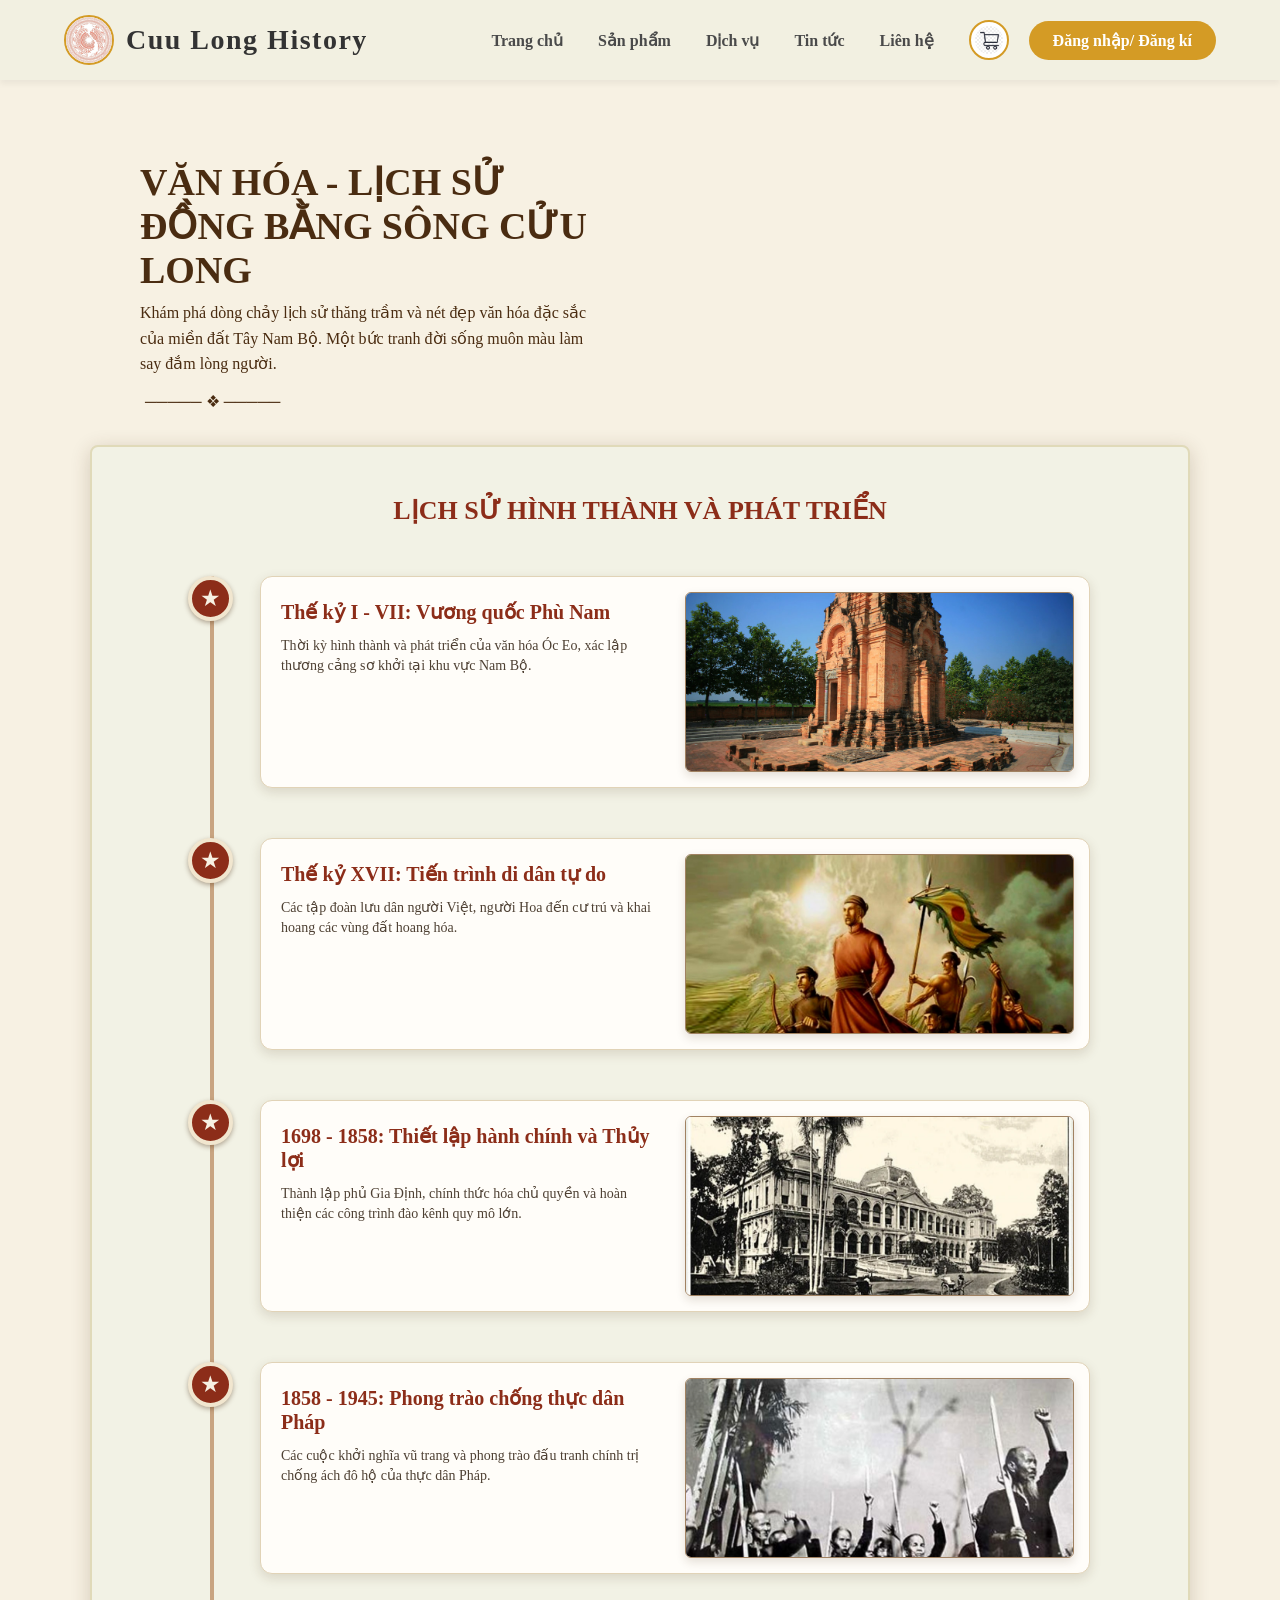
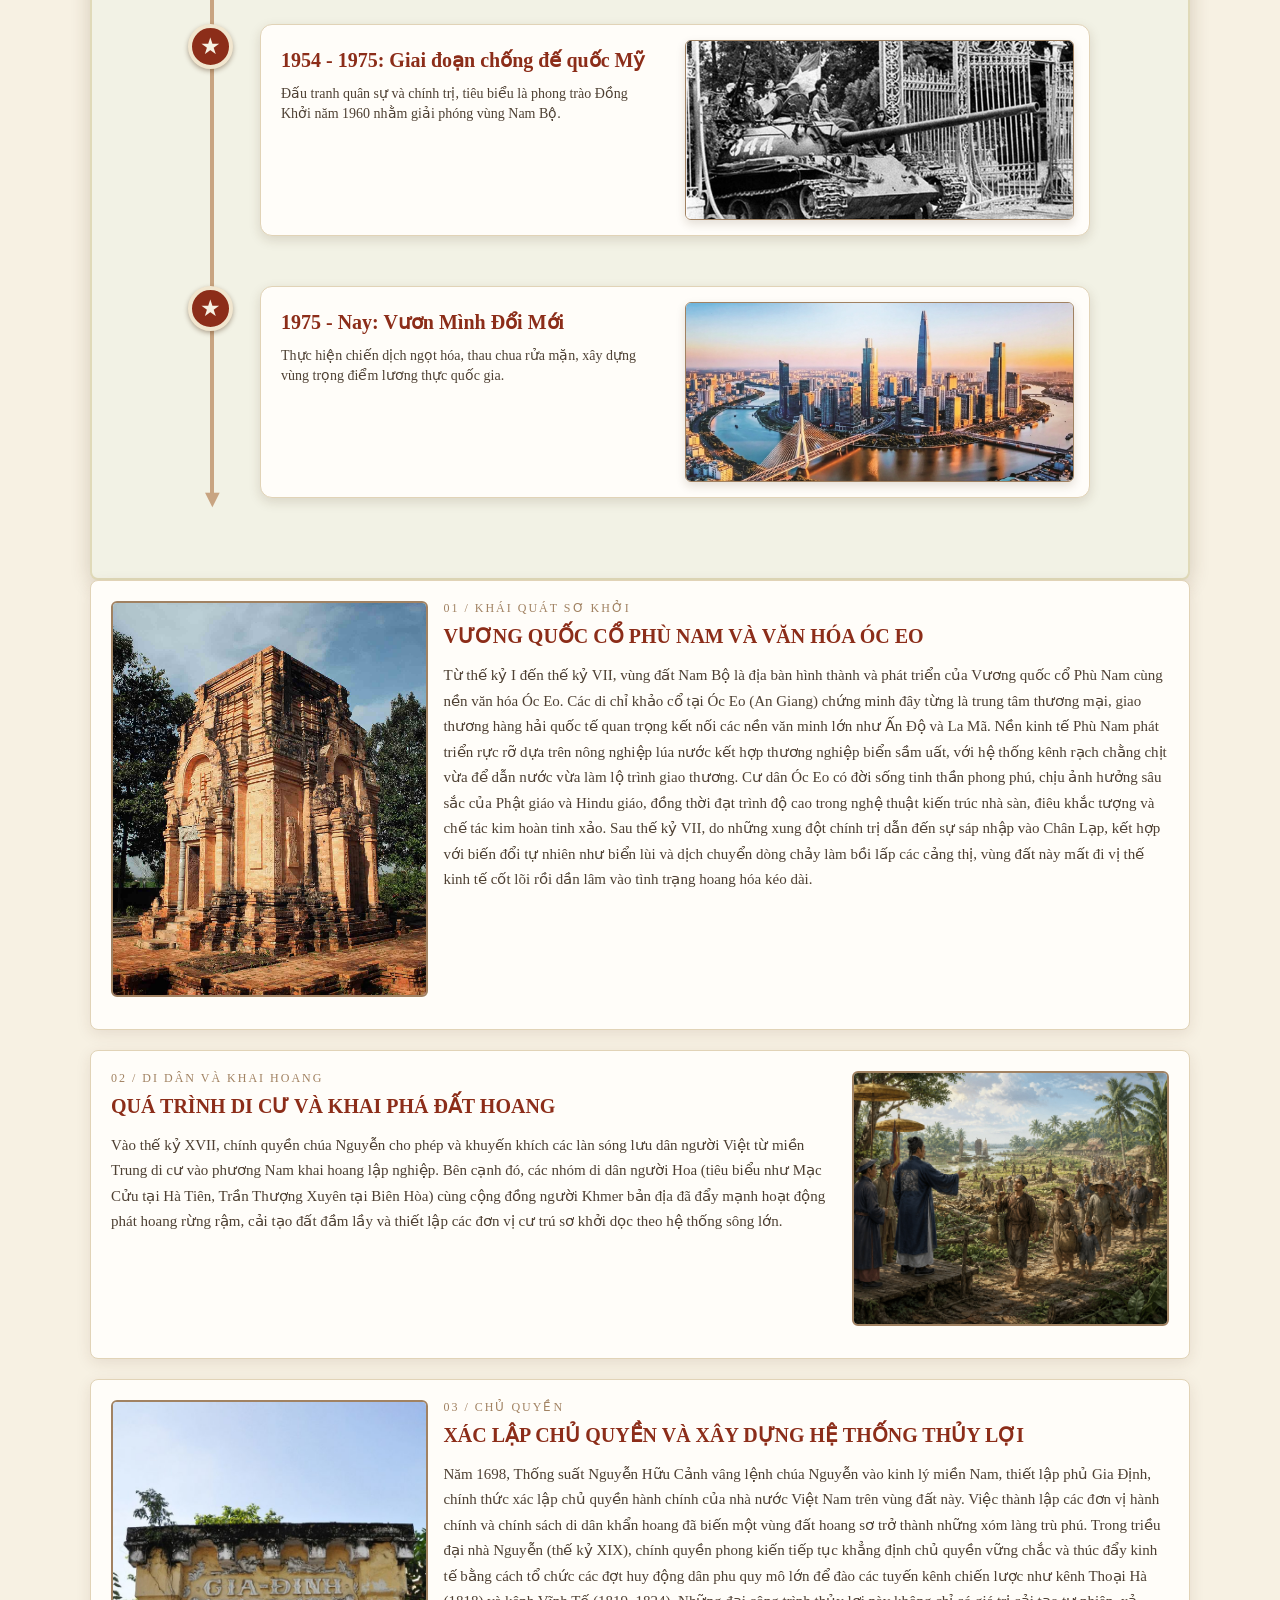
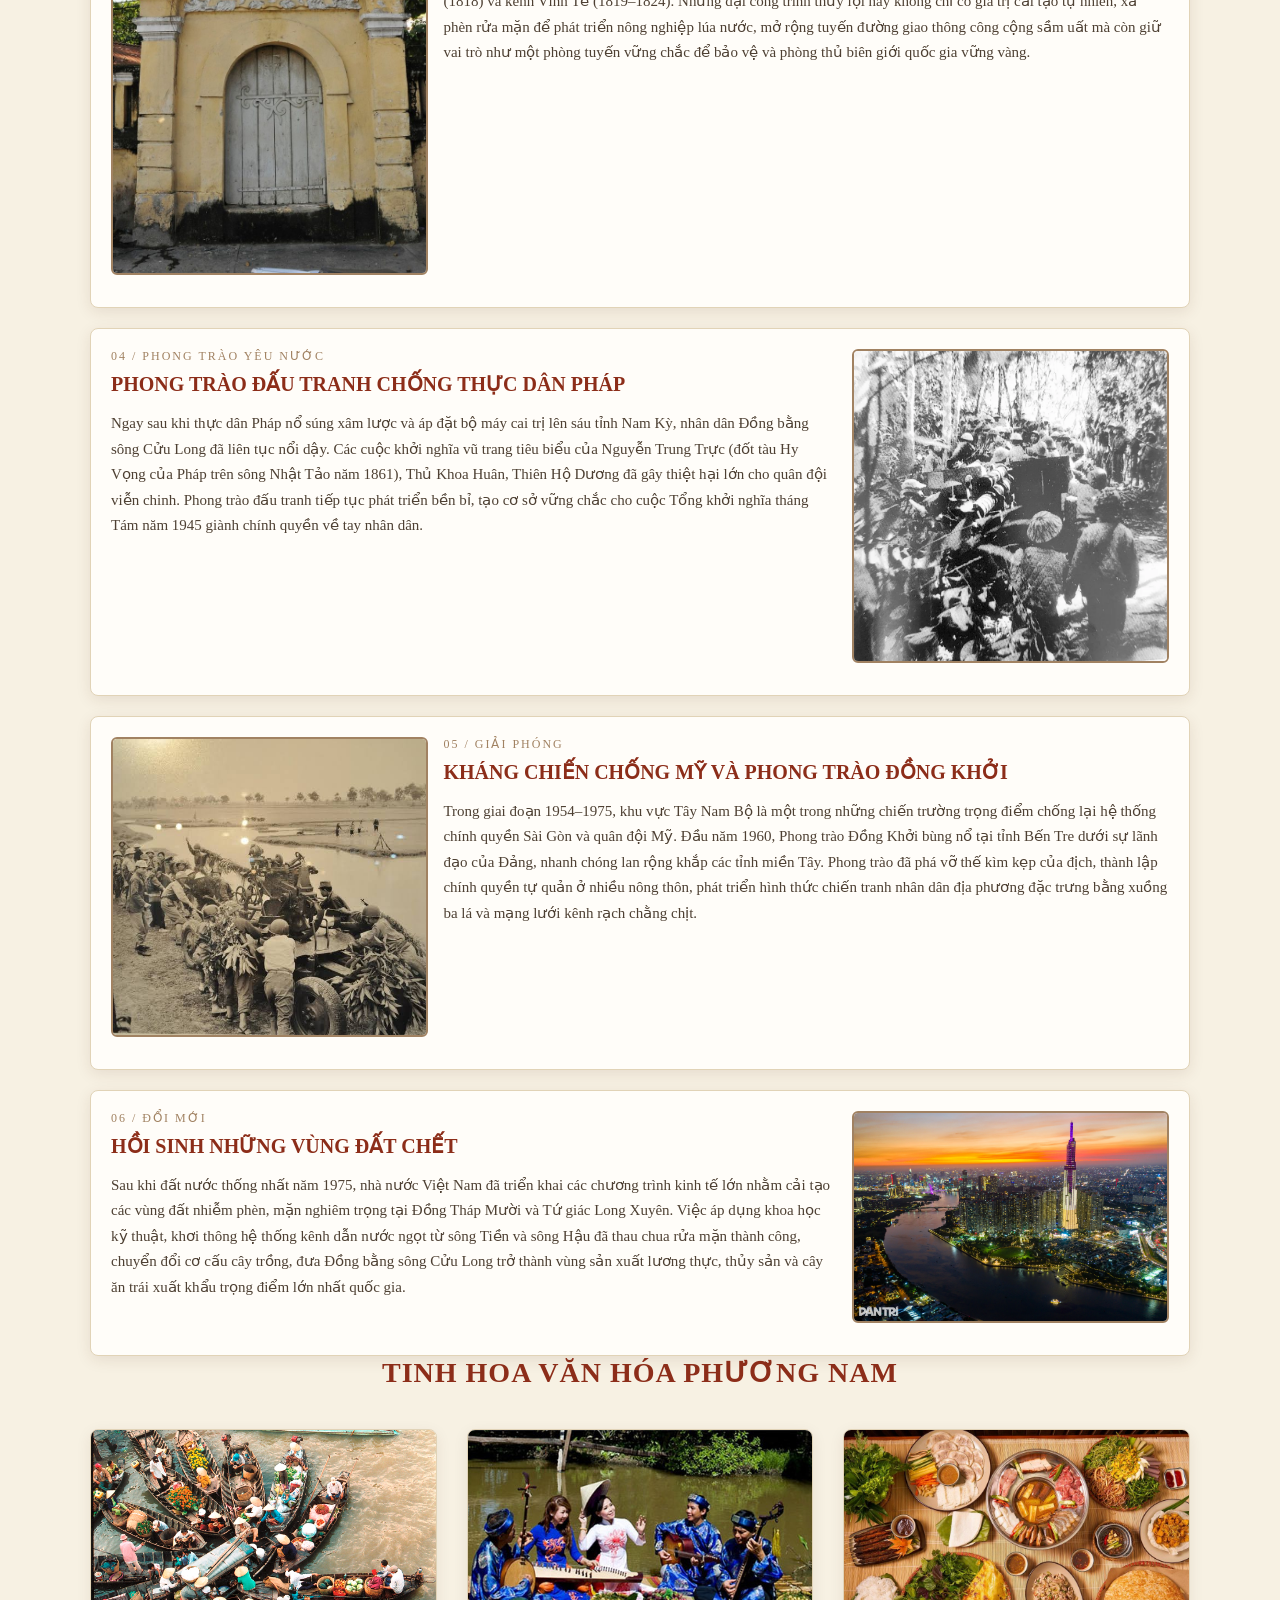
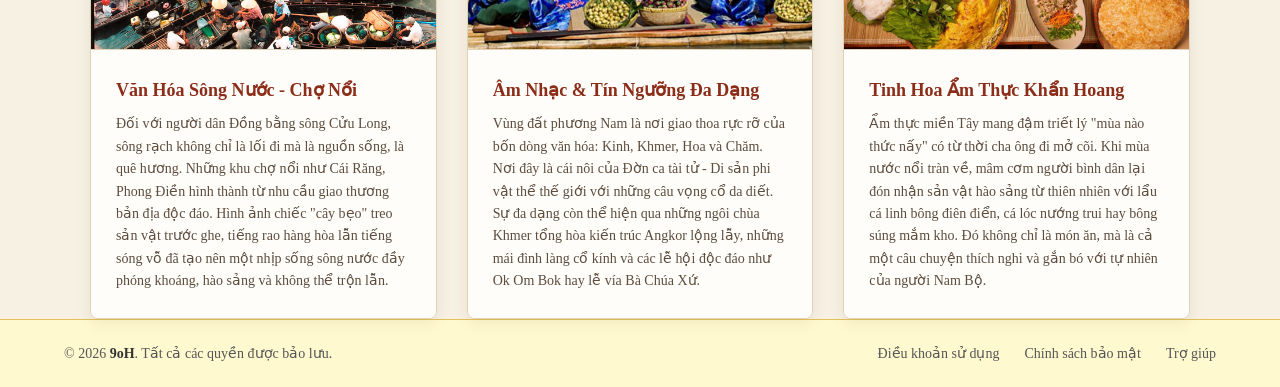
==== binhindex.html @ ba11451c "Add files via upload" ====
<!DOCTYPE html>
<html lang="vi">
<head>
    <meta charset="UTF-8">
    <meta name="viewport" content="width=device-width, initial-scale=1.0">
    <title>Văn Hóa Lịch Sử ĐBSCL</title>
    <link rel="stylesheet" href="lochome.css">
    <link rel="stylesheet" href="binhcss.css">
    <link href="https://fonts.googleapis.com/css2?family=Playfair+Display:wght@700&display=swap" rel="stylesheet">
</head>
<body>

        <header class="main-header">
        
        <div class="logo-container">
            <img src="./img/logo_9oH.jpg" alt="Logo Trống Đồng" class="logo-img">
            <span class="logo-text">Cuu Long History</span>
        </div>

        <nav class="nav-links">
            <ul>
                <li><a href="index.html">Trang chủ</a></li>
                <li><a href="#">Sản phẩm</a></li>
                <li><a href="#">Dịch vụ</a></li>
                <li><a href="#">Tin tức</a></li>
                <li><a href="#">Liên hệ</a></li>
                <li class="mobile-login"><a href="locdangnhap.html">Đăng nhập / Đăng kí</a></li>
            </ul>
        </nav>

        <div class="action-btn">
        <a href="#" class="cart-icon">
            <img src="./img/GioHang.jpg" alt="Giỏ hàng">
    </a>

            <button class="login-btn" onclick="window.location.href='locdangnhap.html'">Đăng nhập/ Đăng kí</button>
            <button class="menu-toggle-btn" onclick="toggleMenu()">☰</button>
    </div>

    </header>

    <script>
        function toggleMenu() {
            const navLinks = document.querySelector('.nav-links');
            navLinks.classList.toggle('active');
        }
    </script>


    <section class="hero">
        <h1>VĂN HÓA - LỊCH SỬ <br> ĐỒNG BẰNG SÔNG CỬU LONG</h1>
        <p>Khám phá dòng chảy lịch sử thăng trầm và nét đẹp văn hóa đặc sắc của miền đất Tây Nam Bộ. Một bức tranh đời sống muôn màu làm say đắm lòng người.</p>
        <div class="divider">&#9472;&#9472;&#9472;&#9472;&#9472; &#10070; &#9472;&#9472;&#9472;&#9472;&#9472;</div>
    </section>
    <section class="noidung1">
    <h3>LỊCH SỬ HÌNH THÀNH VÀ PHÁT TRIỂN</h3>
    <div class="timeline">
        <!-- Giai đoạn 1 -->
        <div class="item">
            <div class="point"> &#9733; </div>
            <a href="#chitiet-gd1" class="timeline-link">
                <div class="card">
                    <div class="card-body"><h3>Thế kỷ I - VII: Vương quốc Phù Nam</h3>
                    <p>Thời kỳ hình thành và phát triển của văn hóa Óc Eo, xác lập thương cảng sơ khởi tại khu vực Nam Bộ.</p></div>
                    <div class="image-box"><img src="img/Redsvn-Thap-Chot-Mat-02.jpg" alt=""></div>
                </div>
            </a>
        </div>
        <!-- Giai đoạn 2 -->
        <div class="item">
            <div class="point"> &#9733; </div>
            <a href="#chitiet-gd2" class="timeline-link">
                <div class="card">
                    <div class="card-body"><h3>Thế kỷ XVII: Tiến trình di dân tự do</h3>
                    <p>Các tập đoàn lưu dân người Việt, người Hoa đến cư trú và khai hoang các vùng đất hoang hóa.</p></div>
                    <div class="image-box"><img src="img/z5617837152207_e92bd59c52e60bd379b1b213e5768e19.jpg" alt=""></div>
                </div>
            </a>
        </div>
        <!-- Giai đoạn 3 -->
        <div class="item">
            <div class="point"> &#9733; </div>
            <a href="#chitiet-gd3" class="timeline-link">
                <div class="card">
                    <div class="card-body"><h3>1698 - 1858: Thiết lập hành chính và Thủy lợi</h3>
                    <p>Thành lập phủ Gia Định, chính thức hóa chủ quyền và hoàn thiện các công trình đào kênh quy mô lớn.</p></div>
                    <div class="image-box"><img src="img/Dau_an_kien_truc_Phap_5.webp" alt=""></div>
                </div>
            </a>
        </div>
        <!-- Giai đoạn 4 -->
        <div class="item">
            <div class="point"> &#9733; </div>
            <a href="#chitiet-gd4" class="timeline-link">
                <div class="card">
                    <div class="card-body"><h3>1858 - 1945: Phong trào chống thực dân Pháp</h3>
                    <p>Các cuộc khởi nghĩa vũ trang và phong trào đấu tranh chính trị chống ách đô hộ của thực dân Pháp.</p></div>
                    <div class="image-box"><img src="img/nam-bo-khang-chien.jpg" alt=""></div>
                </div>
            </a>
        </div>
        <!-- Giai đoạn 5 -->
        <div class="item">
            <div class="point"> &#9733; </div>
            <a href="#chitiet-gd5" class="timeline-link">
                <div class="card">
                    <div class="card-body"><h3>1954 - 1975: Giai đoạn chống đế quốc Mỹ</h3>
                    <p>Đấu tranh quân sự và chính trị, tiêu biểu là phong trào Đồng Khởi năm 1960 nhằm giải phóng vùng Nam Bộ.</p></div>
                    <div class="image-box"><img src="img/1-cfe2c.webp" alt=""></div>
                </div>
            </a>
        </div>
        <!-- Giai đoạn 6 -->
        <div class="item">
            <div class="point"> &#9733; </div>
            <a href="#chitiet-gd6" class="timeline-link">
                <div class="card">
                    <div class="card-body"><h3>1975 - Nay: Vươn Mình Đổi Mới</h3>
                    <p>Thực hiện chiến dịch ngọt hóa, thau chua rửa mặn, xây dựng vùng trọng điểm lương thực quốc gia.</p></div>
                    <div class="image-box"><img src="img/image00320260501104524 copy.jpg" alt=""></div>
                </div>
            </a>
        </div>
    </div>
    </section>
    <section class="detail-section">
    <div id="chitiet-gd1" class="detail-row">
        <div class="detail-img">
            <img src="img/phunam2.jpg" alt="Giai đoạn 1">
        </div>
        <div class="detail-text">
            <span>01 / KHÁI QUÁT SƠ KHỞI</span>
            <h2>VƯƠNG QUỐC CỔ PHÙ NAM VÀ VĂN HÓA ÓC EO</h2>
            <p>Từ thế kỷ I đến thế kỷ VII, vùng đất Nam Bộ là địa bàn hình thành và phát triển của Vương quốc cổ Phù Nam cùng nền văn hóa Óc Eo. Các di chỉ khảo cổ tại Óc Eo (An Giang) chứng minh đây từng là trung tâm thương mại, giao thương hàng hải quốc tế quan trọng kết nối các nền văn minh lớn như Ấn Độ và La Mã. Nền kinh tế Phù Nam phát triển rực rỡ dựa trên nông nghiệp lúa nước kết hợp thương nghiệp biển sầm uất, với hệ thống kênh rạch chằng chịt vừa để dẫn nước vừa làm lộ trình giao thương. Cư dân Óc Eo có đời sống tinh thần phong phú, chịu ảnh hưởng sâu sắc của Phật giáo và Hindu giáo, đồng thời đạt trình độ cao trong nghệ thuật kiến trúc nhà sàn, điêu khắc tượng và chế tác kim hoàn tinh xảo. Sau thế kỷ VII, do những xung đột chính trị dẫn đến sự sáp nhập vào Chân Lạp, kết hợp với biến đổi tự nhiên như biển lùi và dịch chuyển dòng chảy làm bồi lấp các cảng thị, vùng đất này mất đi vị thế kinh tế cốt lõi rồi dần lâm vào tình trạng hoang hóa kéo dài.</p>
        </div>
    </div>

    <div id="chitiet-gd2" class="detail-row reverse">
        <div class="detail-img">
            <img src="img/dicu2.png" alt="Giai đoạn 2">
        </div>
        <div class="detail-text">
            <span>02 / DI DÂN VÀ KHAI HOANG</span>
            <h2>QUÁ TRÌNH DI CƯ VÀ KHAI PHÁ ĐẤT HOANG</h2>
            <p>Vào thế kỷ XVII, chính quyền chúa Nguyễn cho phép và khuyến khích các làn sóng lưu dân người Việt từ miền Trung di cư vào phương Nam khai hoang lập nghiệp. Bên cạnh đó, các nhóm di dân người Hoa (tiêu biểu như Mạc Cửu tại Hà Tiên, Trần Thượng Xuyên tại Biên Hòa) cùng cộng đồng người Khmer bản địa đã đẩy mạnh hoạt động phát hoang rừng rậm, cải tạo đất đầm lầy và thiết lập các đơn vị cư trú sơ khởi dọc theo hệ thống sông lớn.</p>
        </div>
    </div>
    <div id="chitiet-gd3" class="detail-row">
        <div class="detail-img">
            <img src="img/giadinh2.jpg" alt="Giai đoạn 2">
        </div>
        <div class="detail-text">
            <span>03 / CHỦ QUYỀN</span>
            <h2>XÁC LẬP CHỦ QUYỀN VÀ XÂY DỰNG HỆ THỐNG THỦY LỢI</h2>
            <p>Năm 1698, Thống suất Nguyễn Hữu Cảnh vâng lệnh chúa Nguyễn vào kinh lý miền Nam, thiết lập phủ Gia Định, chính thức xác lập chủ quyền hành chính của nhà nước Việt Nam trên vùng đất này. Việc thành lập các đơn vị hành chính và chính sách di dân khẩn hoang đã biến một vùng đất hoang sơ trở thành những xóm làng trù phú. Trong triều đại nhà Nguyễn (thế kỷ XIX), chính quyền phong kiến tiếp tục khẳng định chủ quyền vững chắc và thúc đẩy kinh tế bằng cách tổ chức các đợt huy động dân phu quy mô lớn để đào các tuyến kênh chiến lược như kênh Thoại Hà (1818) và kênh Vĩnh Tế (1819–1824). Những đại công trình thủy lợi này không chỉ có giá trị cải tạo tự nhiên, xả phèn rửa mặn để phát triển nông nghiệp lúa nước, mở rộng tuyến đường giao thông công cộng sầm uất mà còn giữ vai trò như một phòng tuyến vững chắc để bảo vệ và phòng thủ biên giới quốc gia vững vàng.</p>
        </div>
    </div>
    <div id="chitiet-gd4" class="detail-row reverse">
        <div class="detail-img">
            <img src="img/chongphap2.webp" alt="Giai đoạn 2">
        </div>
        <div class="detail-text">
            <span>04 / PHONG TRÀO YÊU NƯỚC</span>
            <h2>PHONG TRÀO ĐẤU TRANH CHỐNG THỰC DÂN PHÁP</h2>
            <p>Ngay sau khi thực dân Pháp nổ súng xâm lược và áp đặt bộ máy cai trị lên sáu tỉnh Nam Kỳ, nhân dân Đồng bằng sông Cửu Long đã liên tục nổi dậy. Các cuộc khởi nghĩa vũ trang tiêu biểu của Nguyễn Trung Trực (đốt tàu Hy Vọng của Pháp trên sông Nhật Tảo năm 1861), Thủ Khoa Huân, Thiên Hộ Dương đã gây thiệt hại lớn cho quân đội viễn chinh. Phong trào đấu tranh tiếp tục phát triển bền bỉ, tạo cơ sở vững chắc cho cuộc Tổng khởi nghĩa tháng Tám năm 1945 giành chính quyền về tay nhân dân.</p>
        </div>
    </div>
    <div id="chitiet-gd5" class="detail-row">
        <div class="detail-img">
            <img src="img/images (1).jpg" alt="Giai đoạn 2">
        </div>
        <div class="detail-text">
            <span>05 / GIẢI PHÓNG</span>
            <h2>KHÁNG CHIẾN CHỐNG MỸ VÀ PHONG TRÀO ĐỒNG KHỞI</h2>
            <p>Trong giai đoạn 1954–1975, khu vực Tây Nam Bộ là một trong những chiến trường trọng điểm chống lại hệ thống chính quyền Sài Gòn và quân đội Mỹ. Đầu năm 1960, Phong trào Đồng Khởi bùng nổ tại tỉnh Bến Tre dưới sự lãnh đạo của Đảng, nhanh chóng lan rộng khắp các tỉnh miền Tây. Phong trào đã phá vỡ thế kìm kẹp của địch, thành lập chính quyền tự quản ở nhiều nông thôn, phát triển hình thức chiến tranh nhân dân địa phương đặc trưng bằng xuồng ba lá và mạng lưới kênh rạch chằng chịt.</p>
        </div>
    </div>
    <div id="chitiet-gd6" class="detail-row reverse">
        <div class="detail-img">
            <img src="img/tphcm-50namnamanhdji0688-5-1745512375111.webp" alt="Giai đoạn 2">
        </div>
        <div class="detail-text">
            <span>06 / ĐỔI MỚI</span>
            <h2>HỒI SINH NHỮNG VÙNG ĐẤT CHẾT</h2>
            <p>Sau khi đất nước thống nhất năm 1975, nhà nước Việt Nam đã triển khai các chương trình kinh tế lớn nhằm cải tạo các vùng đất nhiễm phèn, mặn nghiêm trọng tại Đồng Tháp Mười và Tứ giác Long Xuyên. Việc áp dụng khoa học kỹ thuật, khơi thông hệ thống kênh dẫn nước ngọt từ sông Tiền và sông Hậu đã thau chua rửa mặn thành công, chuyển đổi cơ cấu cây trồng, đưa Đồng bằng sông Cửu Long trở thành vùng sản xuất lương thực, thủy sản và cây ăn trái xuất khẩu trọng điểm lớn nhất quốc gia.</p>
        </div>
    </div>

</section>
<section class="culture-section">
    <h2>TINH HOA VĂN HÓA PHƯƠNG NAM</h2>
    
    <div class="culture-grid">
        
        <div class="culture-card">
            <img src="img/chonoi.png" alt="Văn hóa sông nước miền Tây">
            <div class="culture-card-body">
                <h3>Văn Hóa Sông Nước - Chợ Nổi</h3>
                <p>Đối với người dân Đồng bằng sông Cửu Long, sông rạch không chỉ là lối đi mà là nguồn sống, là quê hương. Những khu chợ nổi như Cái Răng, Phong Điền hình thành từ nhu cầu giao thương bản địa độc đáo. Hình ảnh chiếc "cây bẹo" treo sản vật trước ghe, tiếng rao hàng hòa lẫn tiếng sóng vỗ đã tạo nên một nhịp sống sông nước đầy phóng khoáng, hào sảng và không thể trộn lẫn.</p>
            </div>
        </div>

        <div class="culture-card">
            <img src="img/doncataitu.jpg" alt="Đờn ca tài tử và kiến trúc tâm linh">
            <div class="culture-card-body">
                <h3>Âm Nhạc & Tín Ngưỡng Đa Dạng</h3>
                <p>Vùng đất phương Nam là nơi giao thoa rực rỡ của bốn dòng văn hóa: Kinh, Khmer, Hoa và Chăm. Nơi đây là cái nôi của Đờn ca tài tử - Di sản phi vật thể thế giới với những câu vọng cổ da diết. Sự đa dạng còn thể hiện qua những ngôi chùa Khmer tổng hòa kiến trúc Angkor lộng lẫy, những mái đình làng cổ kính và các lễ hội độc đáo như Ok Om Bok hay lễ vía Bà Chúa Xứ.</p>
            </div>
        </div>

        <div class="culture-card">
            <img src="img/amthuc.jpg" alt="Ẩm thực mùa nước nổi">
            <div class="culture-card-body">
                <h3>Tinh Hoa Ẩm Thực Khẩn Hoang</h3>
                <p>Ẩm thực miền Tây mang đậm triết lý "mùa nào thức nấy" có từ thời cha ông đi mở cõi. Khi mùa nước nổi tràn về, mâm cơm người bình dân lại đón nhận sản vật hào sảng từ thiên nhiên với lẩu cá linh bông điên điển, cá lóc nướng trui hay bông súng mắm kho. Đó không chỉ là món ăn, mà là cả một câu chuyện thích nghi và gắn bó với tự nhiên của người Nam Bộ.</p>
            </div>
        </div>

    </div>
</section>
<footer class="main-footer">
    <div class="footer-container">
        
        <div class="footer-left">
            <p>&copy; 2026 <span class="footer-brand">9oH</span>. Tất cả các quyền được bảo lưu.</p>
        </div>

        <div class="footer-right">
            <a href="#">Điều khoản sử dụng</a>
            <a href="#">Chính sách bảo mật</a>
            <a href="#">Trợ giúp</a>
        </div>

    </div>
</footer>

<script src="binhjs.js"></script>
</body>
</html>
---- lochome.css ----
/* --- Biến màu dùng chung --- */
:root {
    --gold: #D49B25;
    --dark-gold: #B5841D;
    --light-yellow: #FFF9D0;
    --dark-gray: #333333;
    --gray: #4A4A4A;
    --light-gray: #666666;
}

/* Reset mặc định */
* {
    margin: 0;
    padding: 0;
    box-sizing: border-box;
    font-family: 'Times New Roman', Times, serif ,sans-serif;
}

body {
    background-color: #fcfcfc;
}

/* --- Header --- */
.main-header {
    background-color: #f2f0e1;
    display: flex;
    justify-content: flex-start;
    align-items: center;
    padding: 15px 5%;
    box-shadow: 0 4px 6px rgba(0, 0, 0, 0.05);
    position: sticky;
    top: 0;
    z-index: 1000; /*Cap do hien thi*/
}

.logo-container {
    display: flex;
    align-items: center;
    gap: 12px;  /*khoang cach tp con*/
    cursor: pointer;
}

.logo-img {
    width: 50px;
    height: 50px;
    border-radius: 50%;
    object-fit: cover; /*xu li anh*/
    border: 2px solid var(--gold);
}

.logo-text {
    font-size: 28px;
    font-weight: 800;
    color: var(--dark-gray);
    letter-spacing: 1.5px;
}

.nav-links {
    margin-left: auto;
    margin-right: 35px;
}

.nav-links ul {
    display: flex;
    list-style-type: none; /*xoa dinh dang ds*/
    gap: 35px;
}
.nav-links a {
    text-decoration: none;
    color: var(--gray);
    font-size: 16px;
    font-weight: 600;
    transition: color 0.3s ease;
}

.nav-links a:hover { color: var(--gold); }


/* Giỏ hàng */
.cart-icon {
    display: flex;
    align-items: center;
    justify-content: center;
    margin-right: 20px;
    transition: transform 0.3s ease;
    text-decoration: none;
    width: 40px; 
    height: 40px;
    border: 2px solid var(--gold);
    border-radius: 50%;
    background-color: #fff;
}
.cart-icon img {
    width: 28px;
    height: 28px;
    object-fit: cover;
    border-radius: 50%;
}
.cart-icon:hover { transform: scale(1.15); }

/* Nút đăng nhập */
.login-btn {
    background-color: var(--gold);
    color: #fff;
    border: none;
    padding: 10px 24px;
    font-size: 16px;
    font-weight: bold;
    border-radius: 30px;
    cursor: pointer;
    transition: all 0.3s ease;
}

.login-btn:hover {
    background-color: var(--dark-gold);
    transform: translateY(-2px);
    box-shadow: 0 4px 8px rgba(212, 155, 37, 0.4);
}

/* Nút menu toggle */
.menu-toggle-btn {
    display: none;
    background: none;
    border: none;
    font-size: 30px;
    color: var(--gray);
    cursor: pointer;
    margin-left: 15px;
}

.mobile-login {
    display: none;
}

.action-btn { display: flex; align-items: center; }

/* --- Banner --- */
.hero-banner {
    min-height: 85vh; 
    background: linear-gradient(rgba(255,255,255,0.3), rgba(255,255,255,0.3)), 
                url('./img/banner3.jpg') no-repeat center center;
    border-bottom: 3px solid var(--light-yellow); 
    background-size: cover;
    display: flex;
    justify-content: center;
    align-items: center;
    text-align: center;
    padding: 40px 20px;
}

.banner-content { max-width: 1000px; }

.slogan-title {
    font-size: 80px;
    font-weight: 1000; /* do day chu*/
    color: var(--dark-gray);
    margin-bottom: 20px;
    line-height: 1.3; /* khoang cach dong*/
    letter-spacing: 0.5px; /* khoang cach chu*/
    font-family: serif;
}
.slogan-sub {
    font-size: 28px;
    color: var(--light-gray);
    margin-bottom: 35px;
    line-height: 1.6;
}
.cta-btn {
    display: inline-block;
    text-decoration: none;
    background-color: var(--gold);
    color: #fff;
    padding: 14px 35px;
    font-size: 16px;
    font-weight: bold;
    border-radius: 30px;
    transition: all 0.3s ease;
    box-shadow: 0 4px 15px rgba(212, 155, 37, 0.2);
}
.cta-btn:hover {
    background-color: var(--dark-gold);
    transform: translateY(-3px);
    box-shadow: 0 6px 20px rgba(212, 155, 37, 0.4);
}

/* --- About Section --- */
.about-section { padding: 80px 5%; background-color: #fff; }
.about-container {
    max-width: 1200px;
    margin: 0 auto;
    display: flex;
    align-items: center;
    gap: 50px;
}
.about-image-box { flex: 1; display: flex; justify-content: center; }
.about-img {
    width: 100%;
    max-width: 480px;
    aspect-ratio: 1/1; /* ti le khung anh */
    object-fit: cover; /* ti le anh*/
    border-radius: 24px;
    box-shadow: 0 10px 30px rgba(0,0,0,0.08);
}
.about-content-box { flex: 1; }
.about-badge {
    display: inline-block;
    color: var(--gold);
    font-size: 14px;
    font-weight: 700;
    text-transform: uppercase;
    letter-spacing: 2px;
    margin-bottom: 12px;
}
.about-title {
    font-size: 36px;
    color: #222;
    font-weight: 800;
    margin-bottom: 20px;
    line-height: 1.3;
}
.about-description {
    font-size: 16px;
    color: var(--light-gray);
    line-height: 1.7;
    margin-bottom: 30px;
}
.about-features-list {
    list-style: none;
    display: flex;
    flex-direction: column;
    gap: 16px;
}
.about-features-list li {
    display: flex;
    align-items: flex-start;
    gap: 12px;
}
.feature-icon {
    background-color: var(--light-yellow);
    color: var(--gold);
    font-weight: bold;
    font-size: 14px;
    width: 24px;
    height: 24px;
    border-radius: 50%;
    display: flex;
    align-items: center;
    justify-content: center;
    flex-shrink: 0; /* co dinh anh */
}
.feature-text {
    font-size: 16px;
    color: var(--gray);
    font-weight: 500;
    line-height: 1.5;
}

/* --- Timeline --- */
.timeline-section { padding: 80px 5%; background-color: #FFFDF0; }
.timeline-container { max-width: 1200px; margin: 0 auto; }
.timeline-header { text-align: center; margin-bottom: 60px; }
.timeline-badge {
    display: inline-block;
    color: var(--gold);
    font-size: 14px;
    font-weight: 700;
    text-transform: uppercase;
    letter-spacing: 2px;
    margin-bottom: 12px;
}
.timeline-main-title {
    font-size: 36px;
    color: #222;
    font-weight: 800;
    margin-bottom: 15px;
}
.timeline-subtitle { font-size: 16px; color: var(--light-gray); }
.timeline-wrapper {
    position: relative;
    display: flex;
    justify-content: space-between;
    gap: 20px;
    padding-top: 40px;
}
.timeline-line {
    position: absolute;
    top: 57px;
    left: 0;
    width: 100%;
    height: 4px;
    background-color: #E5C05C;
    z-index: 1;
}
.timeline-item {
    flex: 1;
    display: flex;
    flex-direction: column;
    align-items: center;
    position: relative;
    z-index: 2;
    text-align: center;
}
.timeline-dot {
    width: 38px;
    height: 38px;
    background-color: var(--gold);
    color: #fff;
    font-weight: bold;
    font-size: 16px;
    border-radius: 50%;
    display: flex;
    align-items: center;
    justify-content: center;
    border: 4px solid #FFFDF0;
    box-shadow: 0 4px 10px rgba(212, 155, 37, 0.3);
}
/* --- Footer --- */
.main-footer {
    background-color: var(--light-yellow);
    padding: 25px 5%;
    border-top: 1px solid #E5C05C;
}

.footer-container {
    max-width: 1200px;
    margin: 0 auto;
    display: flex;
    justify-content: space-between;
    align-items: center;
}

.footer-left p {
    font-size: 14px;
    color: #555;
}

.footer-brand {
    font-weight: 700;
    color: var(--dark-gray);
}

.footer-right {
    display: flex;
    gap: 25px;
}

.footer-right a {
    text-decoration: none;
    font-size: 14px;
    color: #555;
    font-weight: 500;
    transition: color 0.3s ease;
}
.footer-right a:hover { color: var(--gold); }



/* --- TỐI ƯU CẤU HÌNH CHO MÀN HÌNH ĐIỆN THOẠI (Dưới 768px) --- */
@media screen and (max-width: 768px) {
    /* 1. XỬ LÝ HEADER & ACTION BUTTONS */
    /* Ẩn Giỏ hàng và Nút Đăng nhập trên mobile */
    .login-btn {
        display: none !important;
    }

    /* Đảm bảo nút Menu luôn hiển thị */
    .menu-toggle-btn {
        display: block !important;
    }

    .action-btn {
        margin-left: auto;
        display: flex;
        align-items: center;
    }


    /* Menu dọc ẩn/hiện */
    .nav-links {
        display: none; 
        position: absolute;
        top: 100%; 
        left: 0;
        width: 100%;
        background-color: #FFF9D0;
        box-shadow: 0 4px 6px rgba(0, 0, 0, 0.05);
        padding: 20px 0;
        margin: 0;
        z-index: 999;
    }
    .mobile-login {
        display: block; /* Hiện nút trên điện thoại */
        margin-top: 20px; /* Tạo khoảng cách với mục Liên hệ ở trên */
        padding: 0 20px;
    }

    .mobile-login a {
        display: block;
        text-align: center;
        background-color: #D49B25; /* Màu vàng thương hiệu 9oH */
        color: #fff !important; /* Chữ màu trắng */
        padding: 12px 0;
        border-radius: 25px; /* Bo tròn góc nút bấm */
        font-weight: bold;
        text-decoration: none;
        box-shadow: 0 4px 6px rgba(0, 0, 0, 0.2);
        transition: background 0.3s ease;
    }

    .mobile-login a:hover {
        background-color: #B5841D; /* Màu vàng đậm hơn khi chạm/hover */
    }

    .nav-links.active {
        display: block;
    }

    .nav-links ul {
        flex-direction: column;
        align-items: center;
        gap: 20px;
    }

    /* Thu nhỏ logo và chữ trên điện thoại */
    .logo-text { font-size: 20px; }
    .logo-img { width: 35px; height: 35px; }
    
    /* 2. BANNER (Hero) */
    .hero-banner {
        min-height: 45vh; 
    }
    .slogan-title { font-size: 28px; margin-bottom: 15px; }
    .slogan-sub { font-size: 15px; margin-bottom: 25px; }
    .cta-btn { padding: 10px 24px; font-size: 14px; }

    /* 3. SECTION GIỚI THIỆU (About) */
    .about-container {
        flex-direction: column;
        gap: 30px;
    }
    .about-title { font-size: 26px; }

    /* 4. TIMELINE */
    .timeline-wrapper {
        flex-direction: column;
        gap: 45px;
        padding-top: 0;
        padding-left: 30px;
    }
    .timeline-line {
        top: 0;
        left: 17px;
        width: 4px;
        height: 100%;
    }
    .timeline-item {
        flex-direction: row;
        align-items: flex-start;
        text-align: left;
        gap: 20px;
    }
    .timeline-dot { margin-bottom: 0; flex-shrink: 0; }

    
}

/* --- CẤU HÌNH TỐI ƯU THÊM CHO MÀN HÌNH RẤT NHỎ (Dưới 360px) --- */
@media screen and (max-width: 360px) {
    /* 1. Thu gọn thanh Header để có thêm khoảng trống */
    .main-header {
        padding: 10px 3%; /* Giảm bớt khoảng cách 2 bên mép màn hình */
    }
    .logo-text {
        font-size: 18px;
    }
    .logo-img {
        width: 32px;
        height: 32px;
    }

    /* 2. Thu nhỏ chữ nội dung & nút bấm ở phần Banner */
    .slogan-title {
        font-size: 24px;
    }
    .slogan-sub {
        font-size: 14px; /* Giảm cỡ chữ mô tả */
    }
    .cta-btn {
        padding: 10px 20px; /* Thu nhỏ nút Khám Phá Ngay */
        font-size: 14px;
    }

    /* 3. Gom gọn các tiêu đề lớn của phần Giới thiệu & Timeline */
    .about-title, 
    .timeline-main-title {
        font-size: 22px; /* Giúp tiêu đề không bẻ chữ xuống dòng quá nhiều */
    }

    /* 4. Ép lại nút Đăng nhập trong menu 3 gạch vừa vặn hơn */
    .mobile-login {
        padding: 0 10px;
    }
    .mobile-login a {
        padding: 10px 0;
        font-size: 14px;
    }
}
---- binhcss.css ----
/* ==========================================================================
   1. RESET & THIẾT LẬP CHUNG
   ========================================================================== */
* { margin: 0; padding: 0; box-sizing: border-box; }

body {
    width: 100%;
    min-height: 100vh;
    font-family: "Open Sans", sans-serif;
    color: #4a2c11;
    background-color: #f7f1e3;
}

/* --- PHẦN BANNER HERO --- */
.hero {
    width: 100%;
    height: 280px;
    padding: 24px 0 0 20px;
    background: linear-gradient(to right, #f7f1e3 40%, transparent 70%),
                linear-gradient(to top, #f7f1e3 10%, transparent 25%),
                url('image/avata1.jpg') no-repeat right center / cover;
}
.hero h1, .hero p { word-break: break-word; }
.hero h1 { font-size: 17px; margin-bottom: 8px; width: 60%; }
.hero p { font-size: 10px; line-height: 1.4; width: 40%; }
.divider { margin: 7px 0 0 5px; }

/* --- PHẦN CHI TIẾT GIAI ĐOẠN --- */
.detail-section {
    width: 96%;
    margin: 20px auto;
    display: flex;
    flex-direction: column;
    gap: 20px;
}

.detail-row {
    display: block;
    background: #fffdf9; 
    padding: 20px;
    border-radius: 8px;
    box-shadow: 0 4px 15px rgba(74, 44, 17, 0.1); 
    border: 1px solid #e1d3b7; 
}

.detail-row .detail-img {
    float: left;
    width: 40%;
    margin-right: 15px;
    margin-bottom: 8px;
}

.detail-row.reverse .detail-img {
    float: right;
    margin-right: 0;
    margin-left: 15px;
}

.detail-row.reverse, 
.detail-row.reverse .detail-text {
    direction: ltr !important; 
}

.detail-img img {
    width: 100%;
    height: auto;
    min-height: auto;
    object-fit: cover;
    border-radius: 6px;
    border: 2px solid #a18262;
}

.detail-text span { font-size: 12px; letter-spacing: 2px; color: #a18262; display: block; margin-bottom: 8px; }
.detail-text h2 { font-size: 20px; color: #8c2d19; margin-bottom: 15px; }
.detail-text p { font-size: 15px; line-height: 1.7; color: #4e4033; margin-bottom: 15px; }
.detail-text p:last-child { margin-bottom: 0; }

.detail-row.reverse {
    direction: rtl;
}

.detail-row.reverse .detail-text {
    direction: ltr;
}

/* --- TIMELINE --- */
.noidung1 {
    margin-top: -45px;
    box-shadow: 0 4px 20px rgba(74, 44, 17, 0.2); 
    width: 96%;
    border-radius: 8px;
    margin-left: auto;
    margin-right: auto;
    background: #f2f2e5;
    border: 2px solid #e0dab9;
    padding-bottom: 20px;
}

.timeline {
    position: relative;
    width: min(900px, 90%);
    margin: 50px auto;
}
.timeline::before {
    content: "";
    position: absolute;
    left: 20px;
    top: 0;
    bottom: 0;
    width: 4px;
    background: #c8a481;
    z-index: 1;
}
.noidung1 h3 { font-size: 16px; text-align: center; margin-bottom: 30px; padding-top: 18px; color: #8c2d19; }
.item {
    display: grid;
    grid-template-columns: 40px 1fr;
    column-gap: 30px;
    margin-bottom: 50px;
    align-items: start;
    position: relative;
}

.point {
    width: 45px;
    height: 45px;
    border-radius: 50%;
    background: #8c2d19;
    border: 4px solid #f1e6cf;
    z-index: 2;
    justify-self: center;
    display: flex;
    justify-content: center;
    align-items: center;
    font-size: 23px; 
    box-shadow: 0 2px 5px rgba(74, 44, 17, 0.4);
    color: #f7f1e3;
}

.card {
    display: grid;
    grid-template-columns: 1fr 1fr;
    background: #fffdf9;
    padding: 5px;
    border-radius: 12px;
    box-shadow: 0 4px 12px rgba(74, 44, 17, 0.15);
    border: 1px solid #e1d3b7;
}
.timeline::after {
    content: "▼";
    position: absolute;
    left: 10px;
    bottom: -15px;
    font-size: 25px;
    color: #c8a481;
    z-index: 1;
}
.timeline-link {
    text-decoration: none;
    color: inherit;
    display: block;
    cursor: pointer;
}
.timeline-link:hover .card {
    transform: translateY(-5px);
    transition: transform 0.3s ease;
    box-shadow: 0 4px 15px rgba(0,0,0,0.15);
}
.card h3 { margin-bottom: 12px;margin-top: -15px;font-size: 12px; color: #8c2d19; text-align: left;line-height: 1.2; }
.card-body { padding: 5px; font-size: 10px; color: #4e4033;line-height: 1.3; }

.image-box {
    height: 140px;
    border-radius: 6px;
    overflow: hidden;
    box-shadow: 0 4px 10px rgba(74, 44, 17, 0.15);
    border: 1px solid #a18262;
    display: flex;
    justify-content: center;
    align-items: center;
}
.image-box img {
    width: 100%;
    height: 100%;
    object-fit: cover;
}

/* --- PHẦN BẢN SẮC VĂN HÓA (3 CỘT) --- */
.culture-section {
    width: 97%;
    margin: 60px auto;
    text-align: center;
}

.culture-section h2 {
    font-size: 28px;
    color: #8c2d19;
    margin-bottom: 40px;
    letter-spacing: 1px;
}

.culture-grid {
    display: grid;
    grid-template-columns: repeat(auto-fit, minmax(300px, 1fr));
    gap: 30px;
}

.culture-card {
    background: #fffdf9;
    border-radius: 8px;
    overflow: hidden;
    box-shadow: 0 4px 15px rgba(74, 44, 17, 0.08);
    border: 1px solid #e1d3b7;
    text-align: left;
    transition: transform 0.3s ease, box-shadow 0.3s ease;
}

.culture-card:hover {
    transform: translateY(-5px);
    box-shadow: 0 8px 25px rgba(140, 45, 25, 0.2);
    border-color: #a18262;
}

.culture-card img {
    width: 100%;
    height: 220px;
    object-fit: cover;
    border-bottom: 1px solid #e1d3b7;
}

.culture-card-body {
    padding: 25px;
    background: #fffdf9;
}

.culture-card-body h3 {
    font-size: 18px;
    color: #8c2d19;
    margin-bottom: 12px;
}

.culture-card-body p {
    font-size: 14px;
    color: #5c4c3e;
    line-height: 1.6;
}


/* ==========================================================================
   2. BỔ SUNG: KÍCH THƯỚC MÁY TÍNH BẢNG (TABLET: 768px - 1024px)
   ========================================================================== */
@media screen and (min-width: 768px) and (max-width: 1024px) {
    .hero { height: 340px; padding: 40px 0 0 40px; }
    .hero h1 { font-size: 28px; width: 65%; }
    .hero p { font-size: 14px; width: 50%; }

    .noidung1 { width: 92%; }
    .noidung1 h3 { font-size: 22px; }
    .card-body { font-size: 13px; }
    .card h3 { font-size: 18px; }
    .image-box { height: 160px; }

    .detail-section { width: 92%; }
    .detail-row .detail-img { width: 35%; }
}


/* ==========================================================================
   3. BỔ SUNG: KÍCH THƯỚC MÁY TÍNH ĐỂ BÀN (DESKTOP: Từ 1025px trở lên)
   ========================================================================== */
@media screen and (min-width: 1025px) {
    body {
        display: block;
        flex-direction: column;
        align-items: center;
    }

    .noidung1, .detail-section, .culture-section {
        max-width: 1100px;
        width: 100%;
        margin: 0 auto;
    }

    .hero {
        width: 100%;
        max-width: 100%; 
        height: 420px;
        padding: 80px calc((100% - 1100px) / 2 + 50px) 0;
        background: linear-gradient(to right, #f7f1e3 45%, transparent 75%),
                    linear-gradient(to top, #f7f1e3 5%, transparent 20%),
                    url('image/avata1.jpg') no-repeat right center / cover;
    }
    .hero h1 { font-size: 38px; width: 55%; }
    .hero p { font-size: 16px; width: 45%; line-height: 1.6; }
    .divider { margin-top: 15px; }

    .noidung1 { margin-top: -55px; padding: 30px; }
    .noidung1 h3 { font-size: 26px; }
    .card { padding: 15px; gap: 20px; }
    .card-body { font-size: 14px; line-height: 1.4; }
    .card h3 { font-size: 20px; }
    .image-box { height: 180px; }

    .detail-row .detail-img { width: 30%; max-width: 320px; }
}
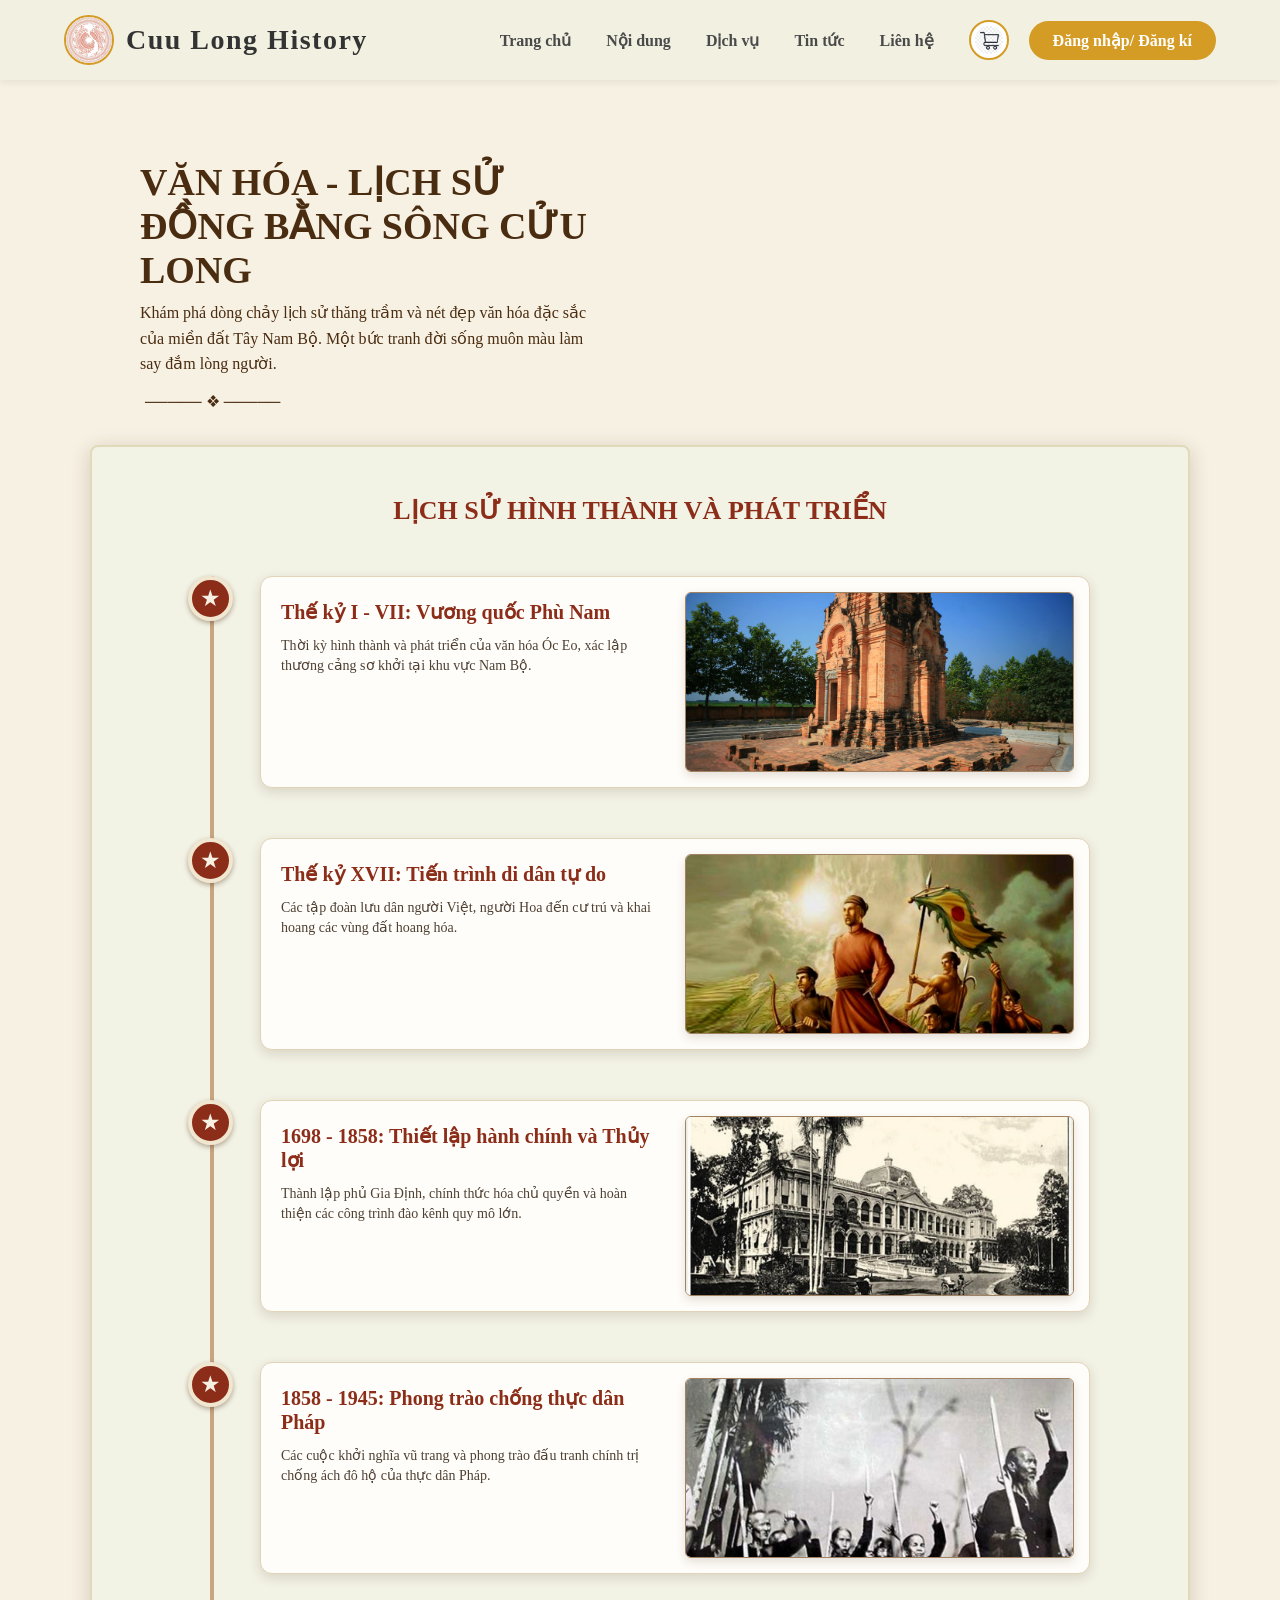
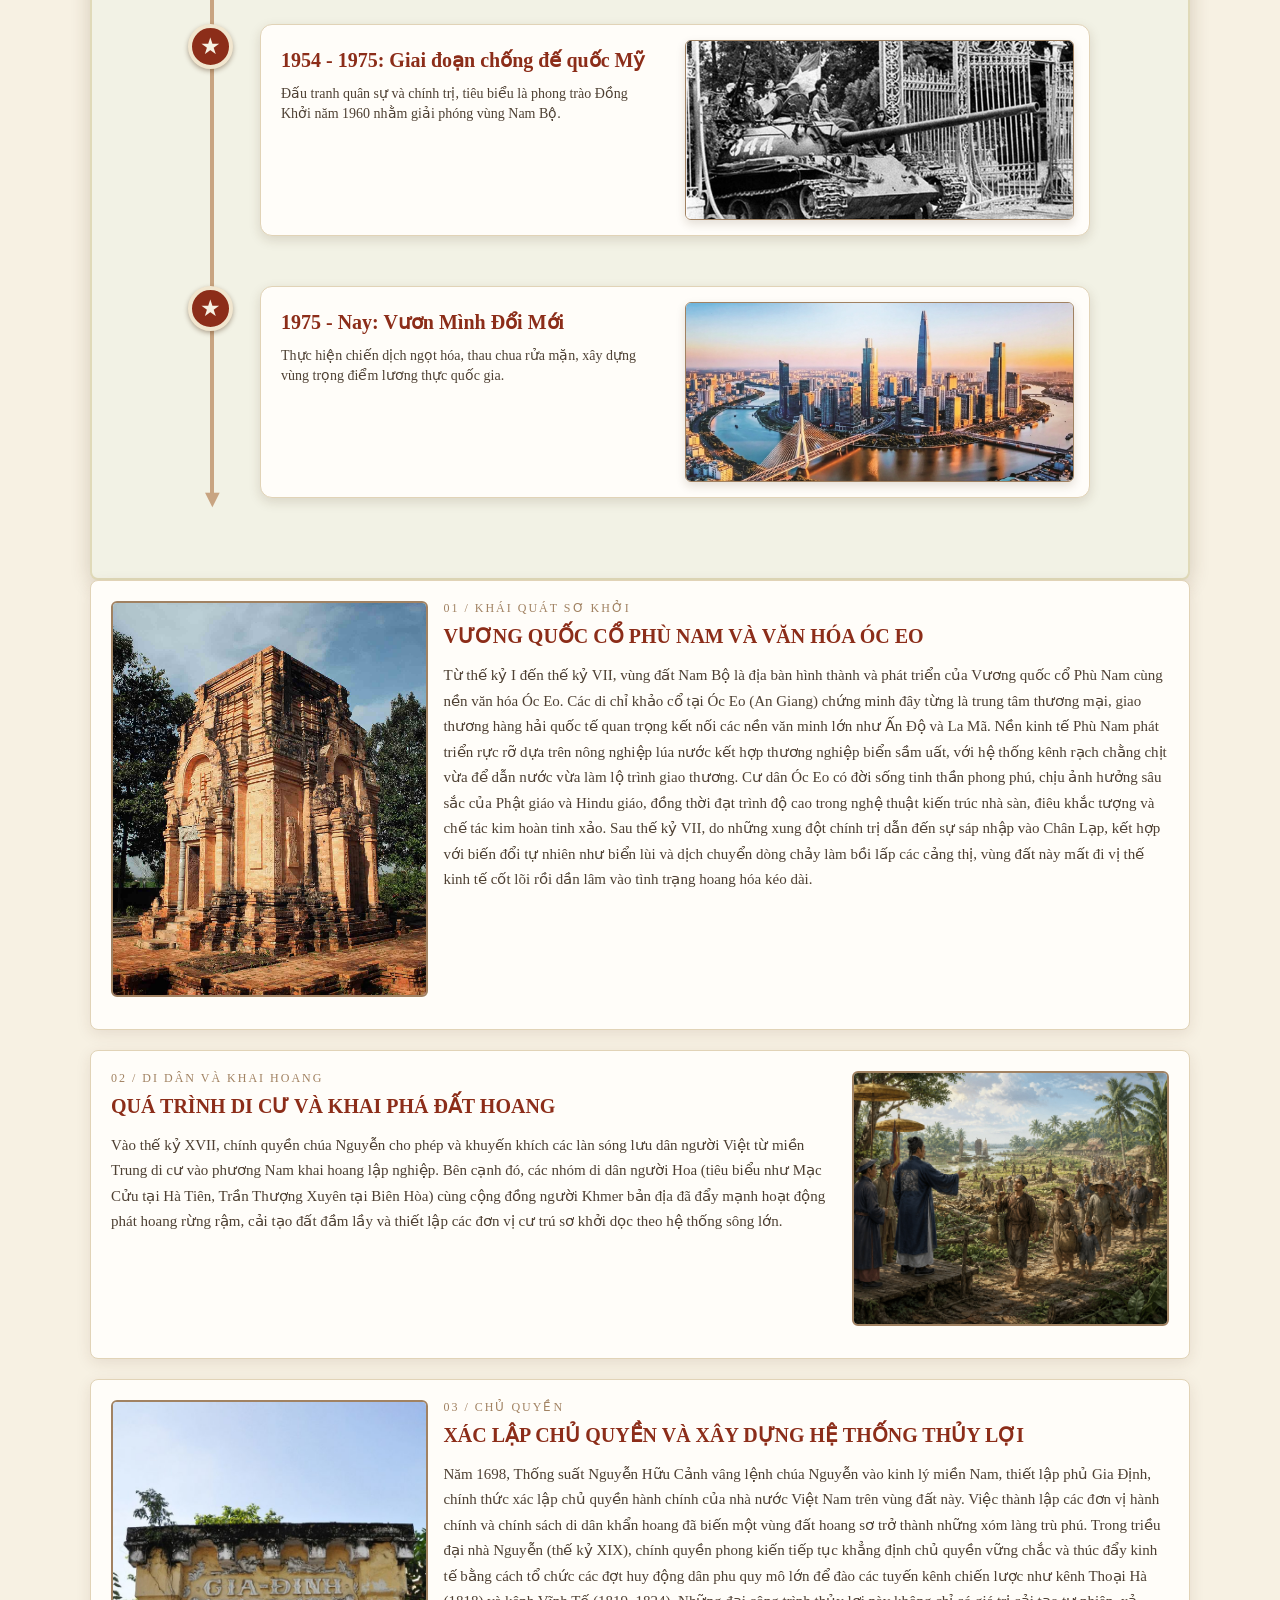
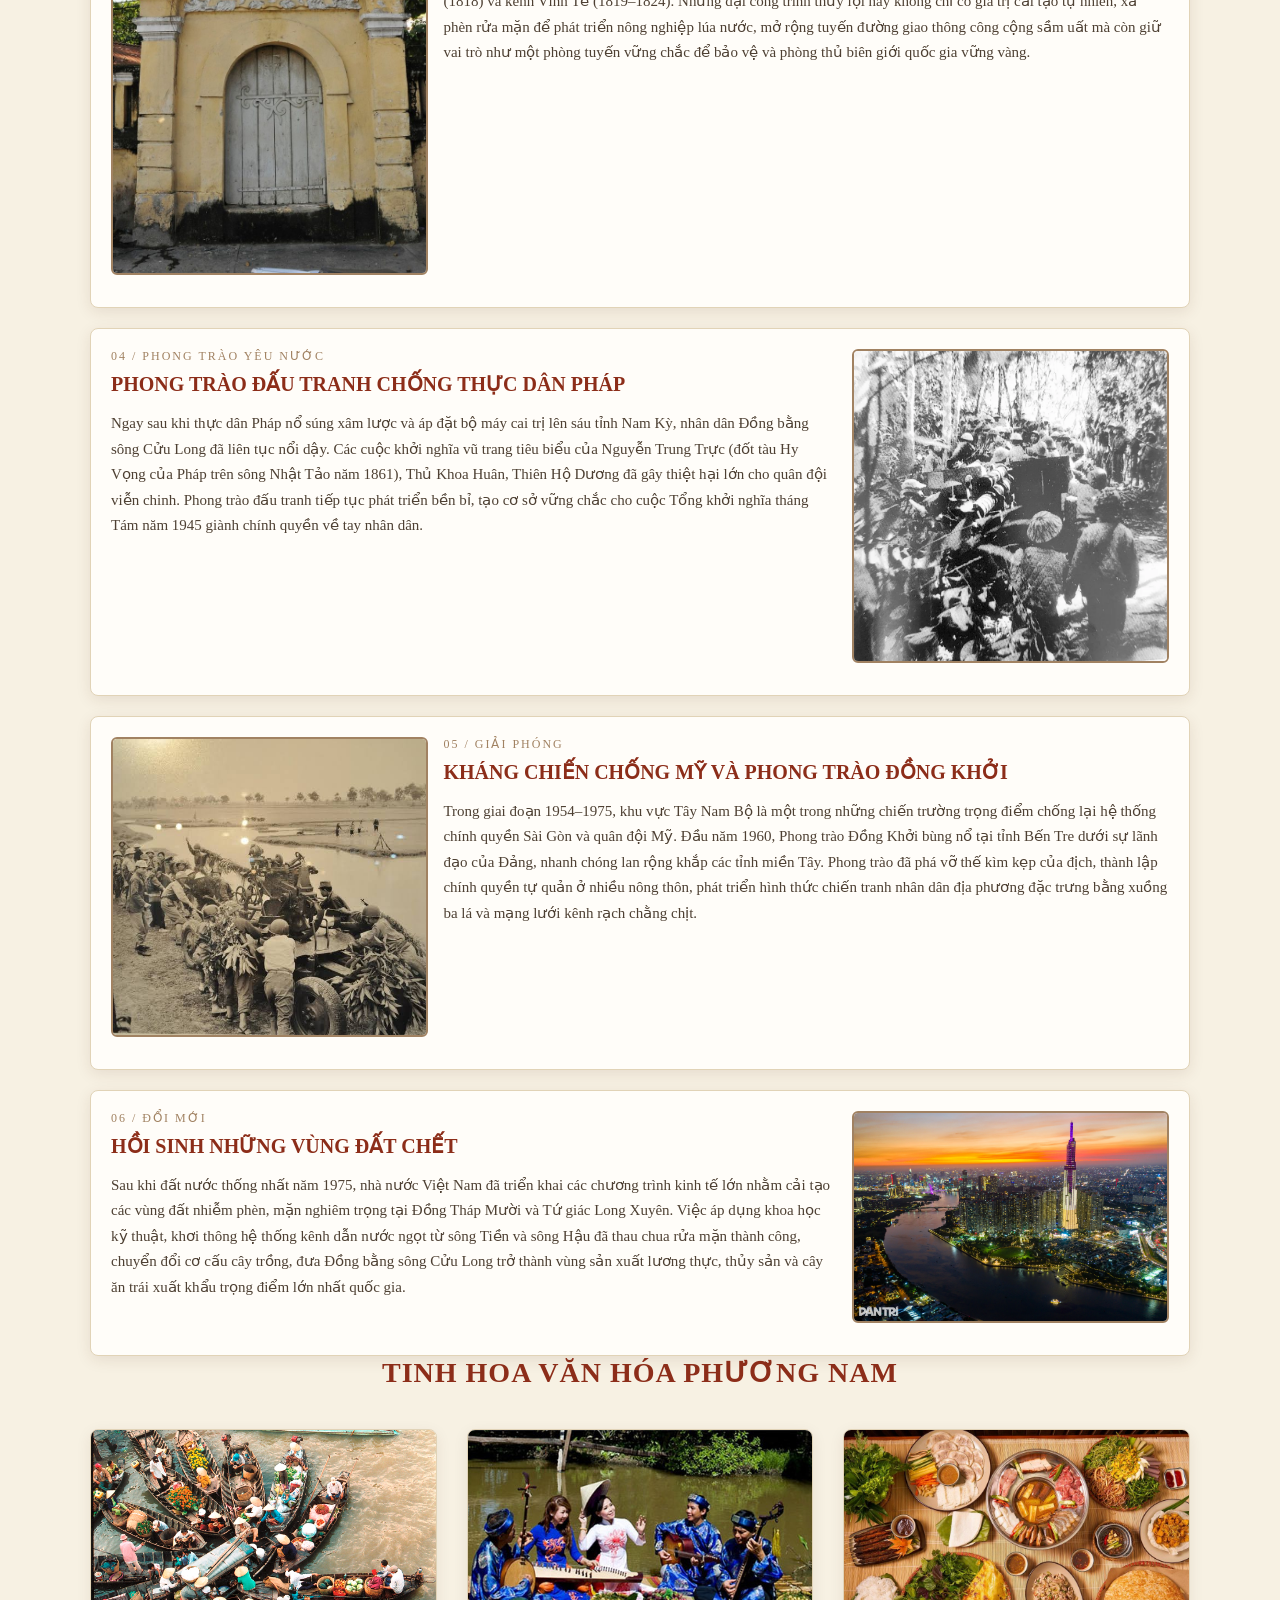
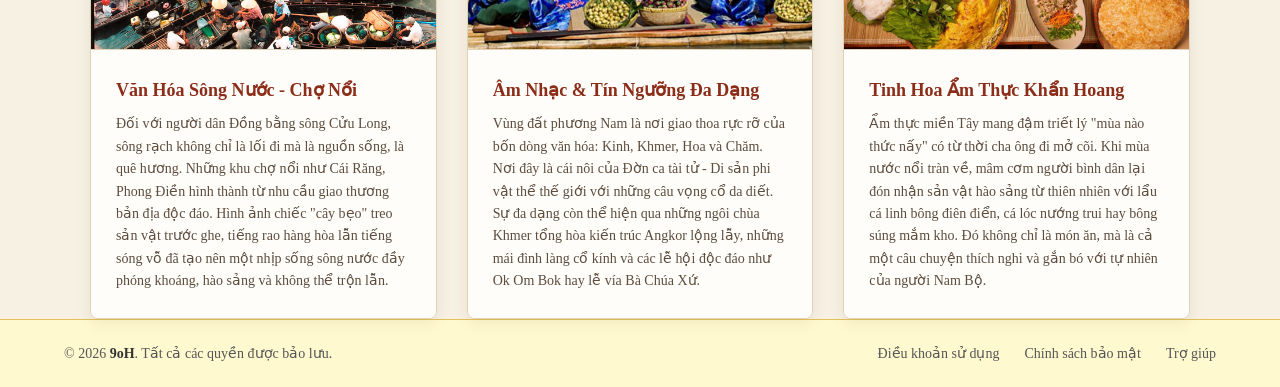
==== commit 514e2862: "Add files via upload" ====
--- a/binhindex.html
+++ b/binhindex.html
@@ -20,7 +20,7 @@
         <nav class="nav-links">
             <ul>
                 <li><a href="index.html">Trang chủ</a></li>
-                <li><a href="#">Sản phẩm</a></li>
+                <li><a href="binhindex.html">Nội dung</a></li>
                 <li><a href="#">Dịch vụ</a></li>
                 <li><a href="#">Tin tức</a></li>
                 <li><a href="#">Liên hệ</a></li>
